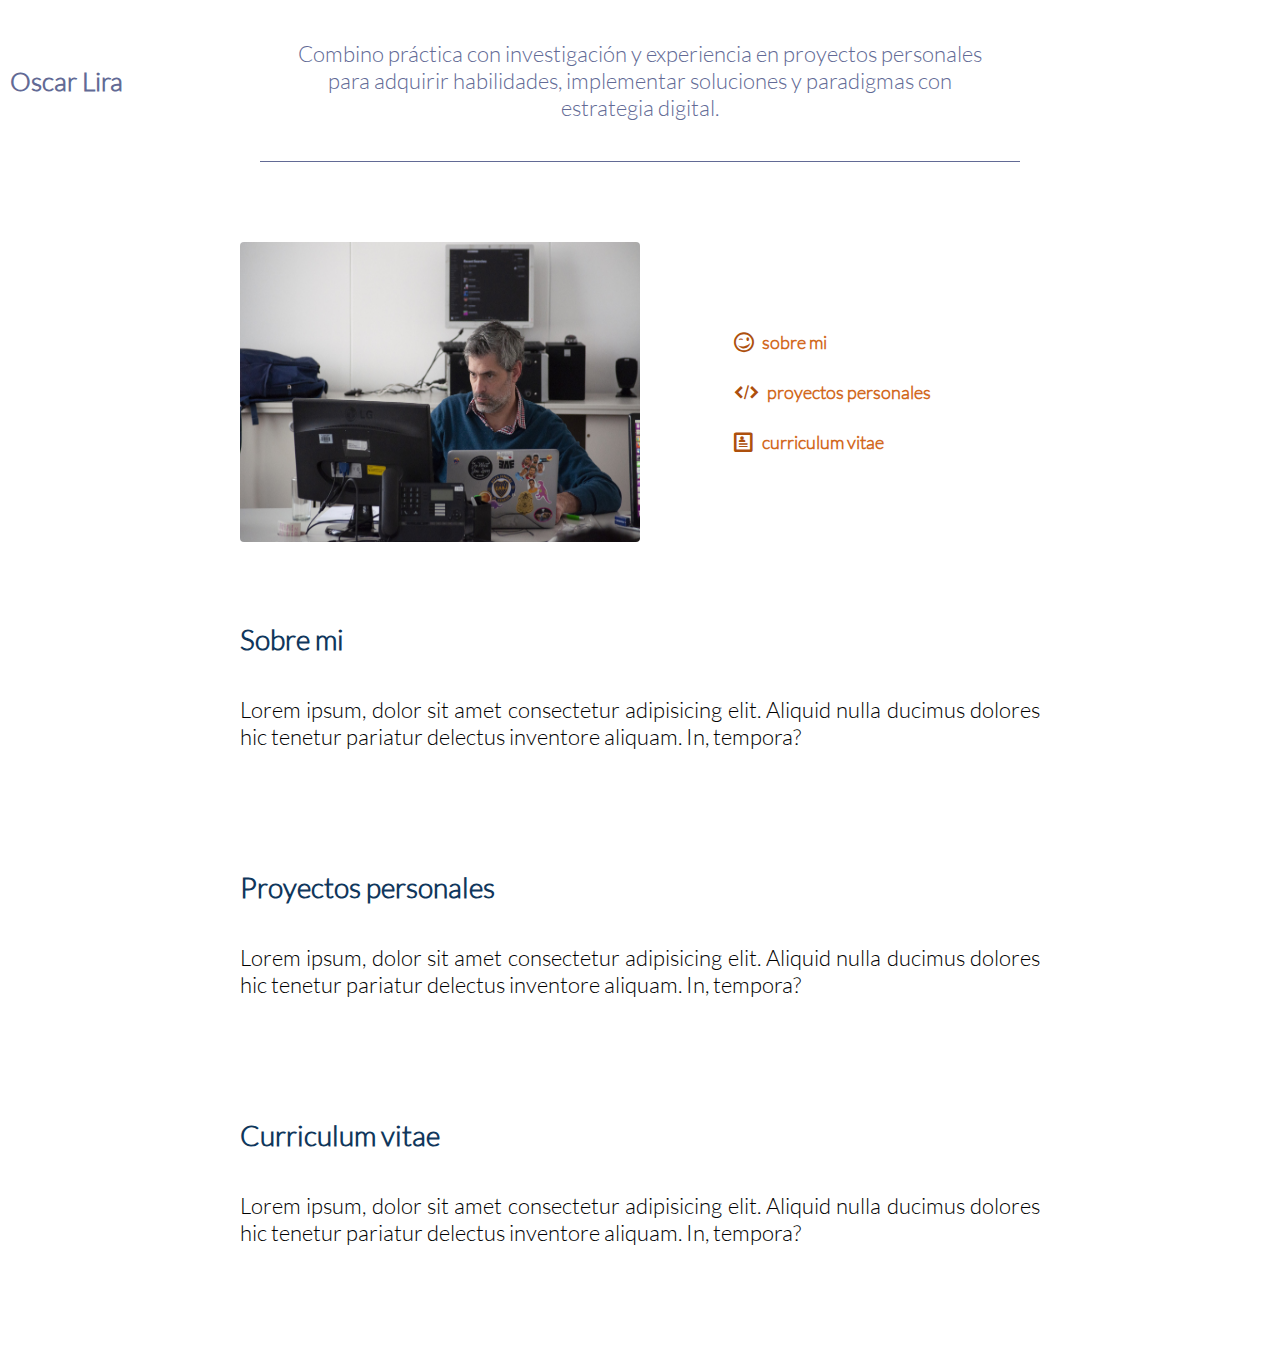
==== index.html @ 58bc5143 "trabaje en navegador, informacion personal" ====
<!DOCTYPE html>
<html lang="en">
<head>
    <meta charset="UTF-8">
    <meta name="viewport" content="width=device-width, initial-scale=1.0">
    <title>Portafolio</title>
    <link rel="stylesheet" href="css/style.css">
    <link rel="stylesheet" href="css/icomoon.css">
</head>
<body>
    <header>

        <span id="span-nav-mov-mostrar" class="span-boton-nav-movil">menu</span>
        <nav class="nav-movil" id="nav-movil">
            <span id="span-nav-mov-ocultar" class="span-boton-nav-movil">cerrar</span>
            <ul>
                <li class="li-nav-movil">sobre mi</li>
                <li class="li-nav-movil">proyectos personales</li>
                <li class="li-nav-movil">cv</li>
            </ul>
        </nav>

        <div class="div-mi-presentacion-inicial">
            <h1 class="h1-mi-nombre"><a href="">Oscar Lira</a></h1>
            <p class="p-frase-personal">
                Combino práctica con investigación y experiencia en proyectos personales para 
                adquirir habilidades, implementar soluciones y paradigmas con estrategia digital.
            </p>
        </div>
    
    </header>
    
    <main>
        <article class="article-mi-foto-redes">
            <div class="div-img-mi-foto">
                <img src="img/01.jpg" alt="mi-foto">
            </div>
            <nav class="nav-escritorio">
                <ul>
                    <li>
                        <span class="icon-wink span-icon"></span>
                        <span class="span-nav-escritorio">sobre mi</span>
                    </li>
                    <li>
                        <span class="icon-embed2 span-icon"></span>
                        <span class="span-nav-escritorio">proyectos personales</span>
                    </li>
                    <li>
                        <span class="icon-profile span-icon"></span>
                        <span class="span-nav-escritorio">curriculum vitae</span>
                    </li>
                </ul>
            </nav>
        </article>

        <article class="article-sobre-mi">
            <h2 class="h2-article-subtitulo">Sobre mi</h2>
            <p class="p-article-texto">
                Lorem ipsum, dolor sit amet consectetur adipisicing elit. 
                Aliquid nulla ducimus dolores hic tenetur pariatur delectus inventore aliquam. In, tempora?
            </p>
        </article>

        <article class="article-proyectos-personales">
            <h2 class="h2-article-subtitulo">Proyectos personales</h2>
            <p class="p-article-texto">
                Lorem ipsum, dolor sit amet consectetur adipisicing elit. 
                Aliquid nulla ducimus dolores hic tenetur pariatur delectus inventore aliquam. In, tempora?
            </p>
        </article>

        <article class="article-curriculum-vitae">
            <h2 class="h2-article-subtitulo">Curriculum vitae</h2>
            <p class="p-article-texto">
                Lorem ipsum, dolor sit amet consectetur adipisicing elit. 
                Aliquid nulla ducimus dolores hic tenetur pariatur delectus inventore aliquam. In, tempora?
            </p>
        </article>

    </main>

    <footer>

    </footer>

    <script src="js/main.js"></script>
</body>
</html>
---- css/style.css ----
@font-face {
    font-family: "Lato Light";
    src: url("../font/Lato/Lato-Light.ttf");
}

* {
    padding: 0;
    margin: 0;
    box-sizing: border-box;
}

body {
    font-family: 'Lato Light';
}

header {
    width: 100%;
    position: relative;
}

a {
    text-decoration: none;
    color: #000000;
}

img {
    width: 100%;
    height: 100%;
}

/* *********************************** navegador movil *********************************** */

.nav-movil {
    width: 100%;
    height: 260px;
    background-color: #f6def6;
    color: #342b38;
    position: absolute;
    transition : 0.8s;
    top: -300px;
}
.nav-movil-mostrar {
    top: 0;
    transition : 0.8s;
}
    .nav-movil ul {
        width: 100%;
        height: 100%;
        list-style: none;
        display: flex;
        flex-direction: column;
        align-items: flex-end;
        padding: 40px 60px 40px 0px;
    }
        .nav-movil ul li {
            width: 200px;
            height: 100%;
            display: flex;
            align-items: center;
            font-size: 16px;
        }
    .span-boton-nav-movil {
        position: absolute;
        top: 30px;
        right: 10px;
        color: #626a95;
        font-size: 16px;
    }

/* *********************************** div presentacion inicial *********************************** */

.div-mi-presentacion-inicial {
    width: 100%;
    display: flex;
    flex-direction: column;
    justify-content: center;
    align-items: center;
}
    .h1-mi-nombre {
        width: 100%;
        padding: 30px 0px 30px 10px;
    }
        .h1-mi-nombre a {
            width: 200px;
            display: block;
            font-size: 26px;
            font-weight: 2000;
            color: #626a95;
        }
    .p-frase-personal {
        width: 95%;
        max-width: 760px;
        font-size: 22px;
        color: #626a95;
        padding: 40px 30px 40px 30px;
        text-align: center;
        border-bottom: solid 1px #626a95;
    }


/* *********************************** main *********************************** */

main {
    width: 100%;
    padding: 40px 0px 40px 0px;
}
    article {
        width: 100%;
        max-width: 800px;
        margin: auto;
        display: flex;
        flex-wrap: wrap;
        padding: 40px 0px 40px 0px;
    }
    .article-mi-foto-redes {
    }
        .div-img-mi-foto {
            width: 100%;
            max-width: 400px;
            height: 300px;
            margin: auto;
            border-radius: 4px;
            overflow: hidden;
        }
        .nav-escritorio {
            width: 100%;
            max-width: 400px;
            height: 300px;
            margin: auto;
        }
            .nav-escritorio ul {
                width: 100%;
                height: 100%;
                list-style: none;
                display: flex;
                flex-direction: column;
                justify-content: center;
                align-items: center;
            }
            .nav-escritorio ul li {
                width: 60%;
                padding: 10px;
                display: flex;
            }
                .nav-escritorio ul li span {
                    display: flex;
                    justify-content: center;
                    align-items: center;
                    padding: 4px;
                }
                .span-icon {
                    font-size: 20px;
                    color: #ad500d;
                }
                .span-nav-escritorio {
                    font-weight: bold;
                    font-size: 18px;
                    text-align: left;
                    color: #d2691e;
                }

    .article-sobre-mi {

    }
        .h2-article-subtitulo {
            color: #10375c;
            font-size: 28px;
        }
        .p-article-texto {
            padding: 40px 0px 40px 0px;
            font-size: 22px;
            text-align: justify;
        }

/* *********************************************** media *********************************************** */

@media (min-width: 600px) {
    .nav-movil {
        display: none;
    }
        .span-boton-nav-movil {
            display: none;
        }
}

@media (min-width: 1200px) {
    .h1-mi-nombre {
        position: absolute;
    }
}
---- css/icomoon.css ----
@font-face {
  font-family: 'icomoon';
  src:  url('../font/icomoon/icomoon.eot?wgp6fr');
  src:  url('../font/icomoon/icomoon.eot?wgp6fr#iefix') format('embedded-opentype'),
    url('../font/icomoon/icomoon.ttf?wgp6fr') format('truetype'),
    url('../font/icomoon/icomoon.woff?wgp6fr') format('woff'),
    url('../font/icomoon/icomoon.svg?wgp6fr#icomoon') format('svg');
  font-weight: normal;
  font-style: normal;
  font-display: block;
}

[class^="icon-"], [class*=" icon-"] {
  /* use !important to prevent issues with browser extensions that change fonts */
  font-family: 'icomoon' !important;
  speak: never;
  font-style: normal;
  font-weight: normal;
  font-variant: normal;
  text-transform: none;
  line-height: 1;

  /* Better Font Rendering =========== */
  -webkit-font-smoothing: antialiased;
  -moz-osx-font-smoothing: grayscale;
}

.icon-home:before {
  content: "\e900";
}
.icon-home2:before {
  content: "\e901";
}
.icon-home3:before {
  content: "\e902";
}
.icon-office:before {
  content: "\e903";
}
.icon-newspaper:before {
  content: "\e904";
}
.icon-pencil:before {
  content: "\e905";
}
.icon-pencil2:before {
  content: "\e906";
}
.icon-quill:before {
  content: "\e907";
}
.icon-pen:before {
  content: "\e908";
}
.icon-blog:before {
  content: "\e909";
}
.icon-eyedropper:before {
  content: "\e90a";
}
.icon-droplet:before {
  content: "\e90b";
}
.icon-paint-format:before {
  content: "\e90c";
}
.icon-image:before {
  content: "\e90d";
}
.icon-images:before {
  content: "\e90e";
}
.icon-camera:before {
  content: "\e90f";
}
.icon-headphones:before {
  content: "\e910";
}
.icon-music:before {
  content: "\e911";
}
.icon-play:before {
  content: "\e912";
}
.icon-film:before {
  content: "\e913";
}
.icon-video-camera:before {
  content: "\e914";
}
.icon-dice:before {
  content: "\e915";
}
.icon-pacman:before {
  content: "\e916";
}
.icon-spades:before {
  content: "\e917";
}
.icon-clubs:before {
  content: "\e918";
}
.icon-diamonds:before {
  content: "\e919";
}
.icon-bullhorn:before {
  content: "\e91a";
}
.icon-connection:before {
  content: "\e91b";
}
.icon-podcast:before {
  content: "\e91c";
}
.icon-feed:before {
  content: "\e91d";
}
.icon-mic:before {
  content: "\e91e";
}
.icon-book:before {
  content: "\e91f";
}
.icon-books:before {
  content: "\e920";
}
.icon-library:before {
  content: "\e921";
}
.icon-file-text:before {
  content: "\e922";
}
.icon-profile:before {
  content: "\e923";
}
.icon-file-empty:before {
  content: "\e924";
}
.icon-files-empty:before {
  content: "\e925";
}
.icon-file-text2:before {
  content: "\e926";
}
.icon-file-picture:before {
  content: "\e927";
}
.icon-file-music:before {
  content: "\e928";
}
.icon-file-play:before {
  content: "\e929";
}
.icon-file-video:before {
  content: "\e92a";
}
.icon-file-zip:before {
  content: "\e92b";
}
.icon-copy:before {
  content: "\e92c";
}
.icon-paste:before {
  content: "\e92d";
}
.icon-stack:before {
  content: "\e92e";
}
.icon-folder:before {
  content: "\e92f";
}
.icon-folder-open:before {
  content: "\e930";
}
.icon-folder-plus:before {
  content: "\e931";
}
.icon-folder-minus:before {
  content: "\e932";
}
.icon-folder-download:before {
  content: "\e933";
}
.icon-folder-upload:before {
  content: "\e934";
}
.icon-price-tag:before {
  content: "\e935";
}
.icon-price-tags:before {
  content: "\e936";
}
.icon-barcode:before {
  content: "\e937";
}
.icon-qrcode:before {
  content: "\e938";
}
.icon-ticket:before {
  content: "\e939";
}
.icon-cart:before {
  content: "\e93a";
}
.icon-coin-dollar:before {
  content: "\e93b";
}
.icon-coin-euro:before {
  content: "\e93c";
}
.icon-coin-pound:before {
  content: "\e93d";
}
.icon-coin-yen:before {
  content: "\e93e";
}
.icon-credit-card:before {
  content: "\e93f";
}
.icon-calculator:before {
  content: "\e940";
}
.icon-lifebuoy:before {
  content: "\e941";
}
.icon-phone:before {
  content: "\e942";
}
.icon-phone-hang-up:before {
  content: "\e943";
}
.icon-address-book:before {
  content: "\e944";
}
.icon-envelop:before {
  content: "\e945";
}
.icon-pushpin:before {
  content: "\e946";
}
.icon-location:before {
  content: "\e947";
}
.icon-location2:before {
  content: "\e948";
}
.icon-compass:before {
  content: "\e949";
}
.icon-compass2:before {
  content: "\e94a";
}
.icon-map:before {
  content: "\e94b";
}
.icon-map2:before {
  content: "\e94c";
}
.icon-history:before {
  content: "\e94d";
}
.icon-clock:before {
  content: "\e94e";
}
.icon-clock2:before {
  content: "\e94f";
}
.icon-alarm:before {
  content: "\e950";
}
.icon-bell:before {
  content: "\e951";
}
.icon-stopwatch:before {
  content: "\e952";
}
.icon-calendar:before {
  content: "\e953";
}
.icon-printer:before {
  content: "\e954";
}
.icon-keyboard:before {
  content: "\e955";
}
.icon-display:before {
  content: "\e956";
}
.icon-laptop:before {
  content: "\e957";
}
.icon-mobile:before {
  content: "\e958";
}
.icon-mobile2:before {
  content: "\e959";
}
.icon-tablet:before {
  content: "\e95a";
}
.icon-tv:before {
  content: "\e95b";
}
.icon-drawer:before {
  content: "\e95c";
}
.icon-drawer2:before {
  content: "\e95d";
}
.icon-box-add:before {
  content: "\e95e";
}
.icon-box-remove:before {
  content: "\e95f";
}
.icon-download:before {
  content: "\e960";
}
.icon-upload:before {
  content: "\e961";
}
.icon-floppy-disk:before {
  content: "\e962";
}
.icon-drive:before {
  content: "\e963";
}
.icon-database:before {
  content: "\e964";
}
.icon-undo:before {
  content: "\e965";
}
.icon-redo:before {
  content: "\e966";
}
.icon-undo2:before {
  content: "\e967";
}
.icon-redo2:before {
  content: "\e968";
}
.icon-forward:before {
  content: "\e969";
}
.icon-reply:before {
  content: "\e96a";
}
.icon-bubble:before {
  content: "\e96b";
}
.icon-bubbles:before {
  content: "\e96c";
}
.icon-bubbles2:before {
  content: "\e96d";
}
.icon-bubble2:before {
  content: "\e96e";
}
.icon-bubbles3:before {
  content: "\e96f";
}
.icon-bubbles4:before {
  content: "\e970";
}
.icon-user:before {
  content: "\e971";
}
.icon-users:before {
  content: "\e972";
}
.icon-user-plus:before {
  content: "\e973";
}
.icon-user-minus:before {
  content: "\e974";
}
.icon-user-check:before {
  content: "\e975";
}
.icon-user-tie:before {
  content: "\e976";
}
.icon-quotes-left:before {
  content: "\e977";
}
.icon-quotes-right:before {
  content: "\e978";
}
.icon-hour-glass:before {
  content: "\e979";
}
.icon-spinner:before {
  content: "\e97a";
}
.icon-spinner2:before {
  content: "\e97b";
}
.icon-spinner3:before {
  content: "\e97c";
}
.icon-spinner4:before {
  content: "\e97d";
}
.icon-spinner5:before {
  content: "\e97e";
}
.icon-spinner6:before {
  content: "\e97f";
}
.icon-spinner7:before {
  content: "\e980";
}
.icon-spinner8:before {
  content: "\e981";
}
.icon-spinner9:before {
  content: "\e982";
}
.icon-spinner10:before {
  content: "\e983";
}
.icon-spinner11:before {
  content: "\e984";
}
.icon-binoculars:before {
  content: "\e985";
}
.icon-search:before {
  content: "\e986";
}
.icon-zoom-in:before {
  content: "\e987";
}
.icon-zoom-out:before {
  content: "\e988";
}
.icon-enlarge:before {
  content: "\e989";
}
.icon-shrink:before {
  content: "\e98a";
}
.icon-enlarge2:before {
  content: "\e98b";
}
.icon-shrink2:before {
  content: "\e98c";
}
.icon-key:before {
  content: "\e98d";
}
.icon-key2:before {
  content: "\e98e";
}
.icon-lock:before {
  content: "\e98f";
}
.icon-unlocked:before {
  content: "\e990";
}
.icon-wrench:before {
  content: "\e991";
}
.icon-equalizer:before {
  content: "\e992";
}
.icon-equalizer2:before {
  content: "\e993";
}
.icon-cog:before {
  content: "\e994";
}
.icon-cogs:before {
  content: "\e995";
}
.icon-hammer:before {
  content: "\e996";
}
.icon-magic-wand:before {
  content: "\e997";
}
.icon-aid-kit:before {
  content: "\e998";
}
.icon-bug:before {
  content: "\e999";
}
.icon-pie-chart:before {
  content: "\e99a";
}
.icon-stats-dots:before {
  content: "\e99b";
}
.icon-stats-bars:before {
  content: "\e99c";
}
.icon-stats-bars2:before {
  content: "\e99d";
}
.icon-trophy:before {
  content: "\e99e";
}
.icon-gift:before {
  content: "\e99f";
}
.icon-glass:before {
  content: "\e9a0";
}
.icon-glass2:before {
  content: "\e9a1";
}
.icon-mug:before {
  content: "\e9a2";
}
.icon-spoon-knife:before {
  content: "\e9a3";
}
.icon-leaf:before {
  content: "\e9a4";
}
.icon-rocket:before {
  content: "\e9a5";
}
.icon-meter:before {
  content: "\e9a6";
}
.icon-meter2:before {
  content: "\e9a7";
}
.icon-hammer2:before {
  content: "\e9a8";
}
.icon-fire:before {
  content: "\e9a9";
}
.icon-lab:before {
  content: "\e9aa";
}
.icon-magnet:before {
  content: "\e9ab";
}
.icon-bin:before {
  content: "\e9ac";
}
.icon-bin2:before {
  content: "\e9ad";
}
.icon-briefcase:before {
  content: "\e9ae";
}
.icon-airplane:before {
  content: "\e9af";
}
.icon-truck:before {
  content: "\e9b0";
}
.icon-road:before {
  content: "\e9b1";
}
.icon-accessibility:before {
  content: "\e9b2";
}
.icon-target:before {
  content: "\e9b3";
}
.icon-shield:before {
  content: "\e9b4";
}
.icon-power:before {
  content: "\e9b5";
}
.icon-switch:before {
  content: "\e9b6";
}
.icon-power-cord:before {
  content: "\e9b7";
}
.icon-clipboard:before {
  content: "\e9b8";
}
.icon-list-numbered:before {
  content: "\e9b9";
}
.icon-list:before {
  content: "\e9ba";
}
.icon-list2:before {
  content: "\e9bb";
}
.icon-tree:before {
  content: "\e9bc";
}
.icon-menu:before {
  content: "\e9bd";
}
.icon-menu2:before {
  content: "\e9be";
}
.icon-menu3:before {
  content: "\e9bf";
}
.icon-menu4:before {
  content: "\e9c0";
}
.icon-cloud:before {
  content: "\e9c1";
}
.icon-cloud-download:before {
  content: "\e9c2";
}
.icon-cloud-upload:before {
  content: "\e9c3";
}
.icon-cloud-check:before {
  content: "\e9c4";
}
.icon-download2:before {
  content: "\e9c5";
}
.icon-upload2:before {
  content: "\e9c6";
}
.icon-download3:before {
  content: "\e9c7";
}
.icon-upload3:before {
  content: "\e9c8";
}
.icon-sphere:before {
  content: "\e9c9";
}
.icon-earth:before {
  content: "\e9ca";
}
.icon-link:before {
  content: "\e9cb";
}
.icon-flag:before {
  content: "\e9cc";
}
.icon-attachment:before {
  content: "\e9cd";
}
.icon-eye:before {
  content: "\e9ce";
}
.icon-eye-plus:before {
  content: "\e9cf";
}
.icon-eye-minus:before {
  content: "\e9d0";
}
.icon-eye-blocked:before {
  content: "\e9d1";
}
.icon-bookmark:before {
  content: "\e9d2";
}
.icon-bookmarks:before {
  content: "\e9d3";
}
.icon-sun:before {
  content: "\e9d4";
}
.icon-contrast:before {
  content: "\e9d5";
}
.icon-brightness-contrast:before {
  content: "\e9d6";
}
.icon-star-empty:before {
  content: "\e9d7";
}
.icon-star-half:before {
  content: "\e9d8";
}
.icon-star-full:before {
  content: "\e9d9";
}
.icon-heart:before {
  content: "\e9da";
}
.icon-heart-broken:before {
  content: "\e9db";
}
.icon-man:before {
  content: "\e9dc";
}
.icon-woman:before {
  content: "\e9dd";
}
.icon-man-woman:before {
  content: "\e9de";
}
.icon-happy:before {
  content: "\e9df";
}
.icon-happy2:before {
  content: "\e9e0";
}
.icon-smile:before {
  content: "\e9e1";
}
.icon-smile2:before {
  content: "\e9e2";
}
.icon-tongue:before {
  content: "\e9e3";
}
.icon-tongue2:before {
  content: "\e9e4";
}
.icon-sad:before {
  content: "\e9e5";
}
.icon-sad2:before {
  content: "\e9e6";
}
.icon-wink:before {
  content: "\e9e7";
}
.icon-wink2:before {
  content: "\e9e8";
}
.icon-grin:before {
  content: "\e9e9";
}
.icon-grin2:before {
  content: "\e9ea";
}
.icon-cool:before {
  content: "\e9eb";
}
.icon-cool2:before {
  content: "\e9ec";
}
.icon-angry:before {
  content: "\e9ed";
}
.icon-angry2:before {
  content: "\e9ee";
}
.icon-evil:before {
  content: "\e9ef";
}
.icon-evil2:before {
  content: "\e9f0";
}
.icon-shocked:before {
  content: "\e9f1";
}
.icon-shocked2:before {
  content: "\e9f2";
}
.icon-baffled:before {
  content: "\e9f3";
}
.icon-baffled2:before {
  content: "\e9f4";
}
.icon-confused:before {
  content: "\e9f5";
}
.icon-confused2:before {
  content: "\e9f6";
}
.icon-neutral:before {
  content: "\e9f7";
}
.icon-neutral2:before {
  content: "\e9f8";
}
.icon-hipster:before {
  content: "\e9f9";
}
.icon-hipster2:before {
  content: "\e9fa";
}
.icon-wondering:before {
  content: "\e9fb";
}
.icon-wondering2:before {
  content: "\e9fc";
}
.icon-sleepy:before {
  content: "\e9fd";
}
.icon-sleepy2:before {
  content: "\e9fe";
}
.icon-frustrated:before {
  content: "\e9ff";
}
.icon-frustrated2:before {
  content: "\ea00";
}
.icon-crying:before {
  content: "\ea01";
}
.icon-crying2:before {
  content: "\ea02";
}
.icon-point-up:before {
  content: "\ea03";
}
.icon-point-right:before {
  content: "\ea04";
}
.icon-point-down:before {
  content: "\ea05";
}
.icon-point-left:before {
  content: "\ea06";
}
.icon-warning:before {
  content: "\ea07";
}
.icon-notification:before {
  content: "\ea08";
}
.icon-question:before {
  content: "\ea09";
}
.icon-plus:before {
  content: "\ea0a";
}
.icon-minus:before {
  content: "\ea0b";
}
.icon-info:before {
  content: "\ea0c";
}
.icon-cancel-circle:before {
  content: "\ea0d";
}
.icon-blocked:before {
  content: "\ea0e";
}
.icon-cross:before {
  content: "\ea0f";
}
.icon-checkmark:before {
  content: "\ea10";
}
.icon-checkmark2:before {
  content: "\ea11";
}
.icon-spell-check:before {
  content: "\ea12";
}
.icon-enter:before {
  content: "\ea13";
}
.icon-exit:before {
  content: "\ea14";
}
.icon-play2:before {
  content: "\ea15";
}
.icon-pause:before {
  content: "\ea16";
}
.icon-stop:before {
  content: "\ea17";
}
.icon-previous:before {
  content: "\ea18";
}
.icon-next:before {
  content: "\ea19";
}
.icon-backward:before {
  content: "\ea1a";
}
.icon-forward2:before {
  content: "\ea1b";
}
.icon-play3:before {
  content: "\ea1c";
}
.icon-pause2:before {
  content: "\ea1d";
}
.icon-stop2:before {
  content: "\ea1e";
}
.icon-backward2:before {
  content: "\ea1f";
}
.icon-forward3:before {
  content: "\ea20";
}
.icon-first:before {
  content: "\ea21";
}
.icon-last:before {
  content: "\ea22";
}
.icon-previous2:before {
  content: "\ea23";
}
.icon-next2:before {
  content: "\ea24";
}
.icon-eject:before {
  content: "\ea25";
}
.icon-volume-high:before {
  content: "\ea26";
}
.icon-volume-medium:before {
  content: "\ea27";
}
.icon-volume-low:before {
  content: "\ea28";
}
.icon-volume-mute:before {
  content: "\ea29";
}
.icon-volume-mute2:before {
  content: "\ea2a";
}
.icon-volume-increase:before {
  content: "\ea2b";
}
.icon-volume-decrease:before {
  content: "\ea2c";
}
.icon-loop:before {
  content: "\ea2d";
}
.icon-loop2:before {
  content: "\ea2e";
}
.icon-infinite:before {
  content: "\ea2f";
}
.icon-shuffle:before {
  content: "\ea30";
}
.icon-arrow-up-left:before {
  content: "\ea31";
}
.icon-arrow-up:before {
  content: "\ea32";
}
.icon-arrow-up-right:before {
  content: "\ea33";
}
.icon-arrow-right:before {
  content: "\ea34";
}
.icon-arrow-down-right:before {
  content: "\ea35";
}
.icon-arrow-down:before {
  content: "\ea36";
}
.icon-arrow-down-left:before {
  content: "\ea37";
}
.icon-arrow-left:before {
  content: "\ea38";
}
.icon-arrow-up-left2:before {
  content: "\ea39";
}
.icon-arrow-up2:before {
  content: "\ea3a";
}
.icon-arrow-up-right2:before {
  content: "\ea3b";
}
.icon-arrow-right2:before {
  content: "\ea3c";
}
.icon-arrow-down-right2:before {
  content: "\ea3d";
}
.icon-arrow-down2:before {
  content: "\ea3e";
}
.icon-arrow-down-left2:before {
  content: "\ea3f";
}
.icon-arrow-left2:before {
  content: "\ea40";
}
.icon-circle-up:before {
  content: "\ea41";
}
.icon-circle-right:before {
  content: "\ea42";
}
.icon-circle-down:before {
  content: "\ea43";
}
.icon-circle-left:before {
  content: "\ea44";
}
.icon-tab:before {
  content: "\ea45";
}
.icon-move-up:before {
  content: "\ea46";
}
.icon-move-down:before {
  content: "\ea47";
}
.icon-sort-alpha-asc:before {
  content: "\ea48";
}
.icon-sort-alpha-desc:before {
  content: "\ea49";
}
.icon-sort-numeric-asc:before {
  content: "\ea4a";
}
.icon-sort-numberic-desc:before {
  content: "\ea4b";
}
.icon-sort-amount-asc:before {
  content: "\ea4c";
}
.icon-sort-amount-desc:before {
  content: "\ea4d";
}
.icon-command:before {
  content: "\ea4e";
}
.icon-shift:before {
  content: "\ea4f";
}
.icon-ctrl:before {
  content: "\ea50";
}
.icon-opt:before {
  content: "\ea51";
}
.icon-checkbox-checked:before {
  content: "\ea52";
}
.icon-checkbox-unchecked:before {
  content: "\ea53";
}
.icon-radio-checked:before {
  content: "\ea54";
}
.icon-radio-checked2:before {
  content: "\ea55";
}
.icon-radio-unchecked:before {
  content: "\ea56";
}
.icon-crop:before {
  content: "\ea57";
}
.icon-make-group:before {
  content: "\ea58";
}
.icon-ungroup:before {
  content: "\ea59";
}
.icon-scissors:before {
  content: "\ea5a";
}
.icon-filter:before {
  content: "\ea5b";
}
.icon-font:before {
  content: "\ea5c";
}
.icon-ligature:before {
  content: "\ea5d";
}
.icon-ligature2:before {
  content: "\ea5e";
}
.icon-text-height:before {
  content: "\ea5f";
}
.icon-text-width:before {
  content: "\ea60";
}
.icon-font-size:before {
  content: "\ea61";
}
.icon-bold:before {
  content: "\ea62";
}
.icon-underline:before {
  content: "\ea63";
}
.icon-italic:before {
  content: "\ea64";
}
.icon-strikethrough:before {
  content: "\ea65";
}
.icon-omega:before {
  content: "\ea66";
}
.icon-sigma:before {
  content: "\ea67";
}
.icon-page-break:before {
  content: "\ea68";
}
.icon-superscript:before {
  content: "\ea69";
}
.icon-subscript:before {
  content: "\ea6a";
}
.icon-superscript2:before {
  content: "\ea6b";
}
.icon-subscript2:before {
  content: "\ea6c";
}
.icon-text-color:before {
  content: "\ea6d";
}
.icon-pagebreak:before {
  content: "\ea6e";
}
.icon-clear-formatting:before {
  content: "\ea6f";
}
.icon-table:before {
  content: "\ea70";
}
.icon-table2:before {
  content: "\ea71";
}
.icon-insert-template:before {
  content: "\ea72";
}
.icon-pilcrow:before {
  content: "\ea73";
}
.icon-ltr:before {
  content: "\ea74";
}
.icon-rtl:before {
  content: "\ea75";
}
.icon-section:before {
  content: "\ea76";
}
.icon-paragraph-left:before {
  content: "\ea77";
}
.icon-paragraph-center:before {
  content: "\ea78";
}
.icon-paragraph-right:before {
  content: "\ea79";
}
.icon-paragraph-justify:before {
  content: "\ea7a";
}
.icon-indent-increase:before {
  content: "\ea7b";
}
.icon-indent-decrease:before {
  content: "\ea7c";
}
.icon-share:before {
  content: "\ea7d";
}
.icon-new-tab:before {
  content: "\ea7e";
}
.icon-embed:before {
  content: "\ea7f";
}
.icon-embed2:before {
  content: "\ea80";
}
.icon-terminal:before {
  content: "\ea81";
}
.icon-share2:before {
  content: "\ea82";
}
.icon-mail:before {
  content: "\ea83";
}
.icon-mail2:before {
  content: "\ea84";
}
.icon-mail3:before {
  content: "\ea85";
}
.icon-mail4:before {
  content: "\ea86";
}
.icon-amazon:before {
  content: "\ea87";
}
.icon-google:before {
  content: "\ea88";
}
.icon-google2:before {
  content: "\ea89";
}
.icon-google3:before {
  content: "\ea8a";
}
.icon-google-plus:before {
  content: "\ea8b";
}
.icon-google-plus2:before {
  content: "\ea8c";
}
.icon-google-plus3:before {
  content: "\ea8d";
}
.icon-hangouts:before {
  content: "\ea8e";
}
.icon-google-drive:before {
  content: "\ea8f";
}
.icon-facebook:before {
  content: "\ea90";
}
.icon-facebook2:before {
  content: "\ea91";
}
.icon-instagram:before {
  content: "\ea92";
}
.icon-whatsapp:before {
  content: "\ea93";
}
.icon-spotify:before {
  content: "\ea94";
}
.icon-telegram:before {
  content: "\ea95";
}
.icon-twitter:before {
  content: "\ea96";
}
.icon-vine:before {
  content: "\ea97";
}
.icon-vk:before {
  content: "\ea98";
}
.icon-renren:before {
  content: "\ea99";
}
.icon-sina-weibo:before {
  content: "\ea9a";
}
.icon-rss:before {
  content: "\ea9b";
}
.icon-rss2:before {
  content: "\ea9c";
}
.icon-youtube:before {
  content: "\ea9d";
}
.icon-youtube2:before {
  content: "\ea9e";
}
.icon-twitch:before {
  content: "\ea9f";
}
.icon-vimeo:before {
  content: "\eaa0";
}
.icon-vimeo2:before {
  content: "\eaa1";
}
.icon-lanyrd:before {
  content: "\eaa2";
}
.icon-flickr:before {
  content: "\eaa3";
}
.icon-flickr2:before {
  content: "\eaa4";
}
.icon-flickr3:before {
  content: "\eaa5";
}
.icon-flickr4:before {
  content: "\eaa6";
}
.icon-dribbble:before {
  content: "\eaa7";
}
.icon-behance:before {
  content: "\eaa8";
}
.icon-behance2:before {
  content: "\eaa9";
}
.icon-deviantart:before {
  content: "\eaaa";
}
.icon-500px:before {
  content: "\eaab";
}
.icon-steam:before {
  content: "\eaac";
}
.icon-steam2:before {
  content: "\eaad";
}
.icon-dropbox:before {
  content: "\eaae";
}
.icon-onedrive:before {
  content: "\eaaf";
}
.icon-github:before {
  content: "\eab0";
}
.icon-npm:before {
  content: "\eab1";
}
.icon-basecamp:before {
  content: "\eab2";
}
.icon-trello:before {
  content: "\eab3";
}
.icon-wordpress:before {
  content: "\eab4";
}
.icon-joomla:before {
  content: "\eab5";
}
.icon-ello:before {
  content: "\eab6";
}
.icon-blogger:before {
  content: "\eab7";
}
.icon-blogger2:before {
  content: "\eab8";
}
.icon-tumblr:before {
  content: "\eab9";
}
.icon-tumblr2:before {
  content: "\eaba";
}
.icon-yahoo:before {
  content: "\eabb";
}
.icon-yahoo2:before {
  content: "\eabc";
}
.icon-tux:before {
  content: "\eabd";
}
.icon-appleinc:before {
  content: "\eabe";
}
.icon-finder:before {
  content: "\eabf";
}
.icon-android:before {
  content: "\eac0";
}
.icon-windows:before {
  content: "\eac1";
}
.icon-windows8:before {
  content: "\eac2";
}
.icon-soundcloud:before {
  content: "\eac3";
}
.icon-soundcloud2:before {
  content: "\eac4";
}
.icon-skype:before {
  content: "\eac5";
}
.icon-reddit:before {
  content: "\eac6";
}
.icon-hackernews:before {
  content: "\eac7";
}
.icon-wikipedia:before {
  content: "\eac8";
}
.icon-linkedin:before {
  content: "\eac9";
}
.icon-linkedin2:before {
  content: "\eaca";
}
.icon-lastfm:before {
  content: "\eacb";
}
.icon-lastfm2:before {
  content: "\eacc";
}
.icon-delicious:before {
  content: "\eacd";
}
.icon-stumbleupon:before {
  content: "\eace";
}
.icon-stumbleupon2:before {
  content: "\eacf";
}
.icon-stackoverflow:before {
  content: "\ead0";
}
.icon-pinterest:before {
  content: "\ead1";
}
.icon-pinterest2:before {
  content: "\ead2";
}
.icon-xing:before {
  content: "\ead3";
}
.icon-xing2:before {
  content: "\ead4";
}
.icon-flattr:before {
  content: "\ead5";
}
.icon-foursquare:before {
  content: "\ead6";
}
.icon-yelp:before {
  content: "\ead7";
}
.icon-paypal:before {
  content: "\ead8";
}
.icon-chrome:before {
  content: "\ead9";
}
.icon-firefox:before {
  content: "\eada";
}
.icon-IE:before {
  content: "\eadb";
}
.icon-edge:before {
  content: "\eadc";
}
.icon-safari:before {
  content: "\eadd";
}
.icon-opera:before {
  content: "\eade";
}
.icon-file-pdf:before {
  content: "\eadf";
}
.icon-file-openoffice:before {
  content: "\eae0";
}
.icon-file-word:before {
  content: "\eae1";
}
.icon-file-excel:before {
  content: "\eae2";
}
.icon-libreoffice:before {
  content: "\eae3";
}
.icon-html-five:before {
  content: "\eae4";
}
.icon-html-five2:before {
  content: "\eae5";
}
.icon-css3:before {
  content: "\eae6";
}
.icon-git:before {
  content: "\eae7";
}
.icon-codepen:before {
  content: "\eae8";
}
.icon-svg:before {
  content: "\eae9";
}
.icon-IcoMoon:before {
  content: "\eaea";
}
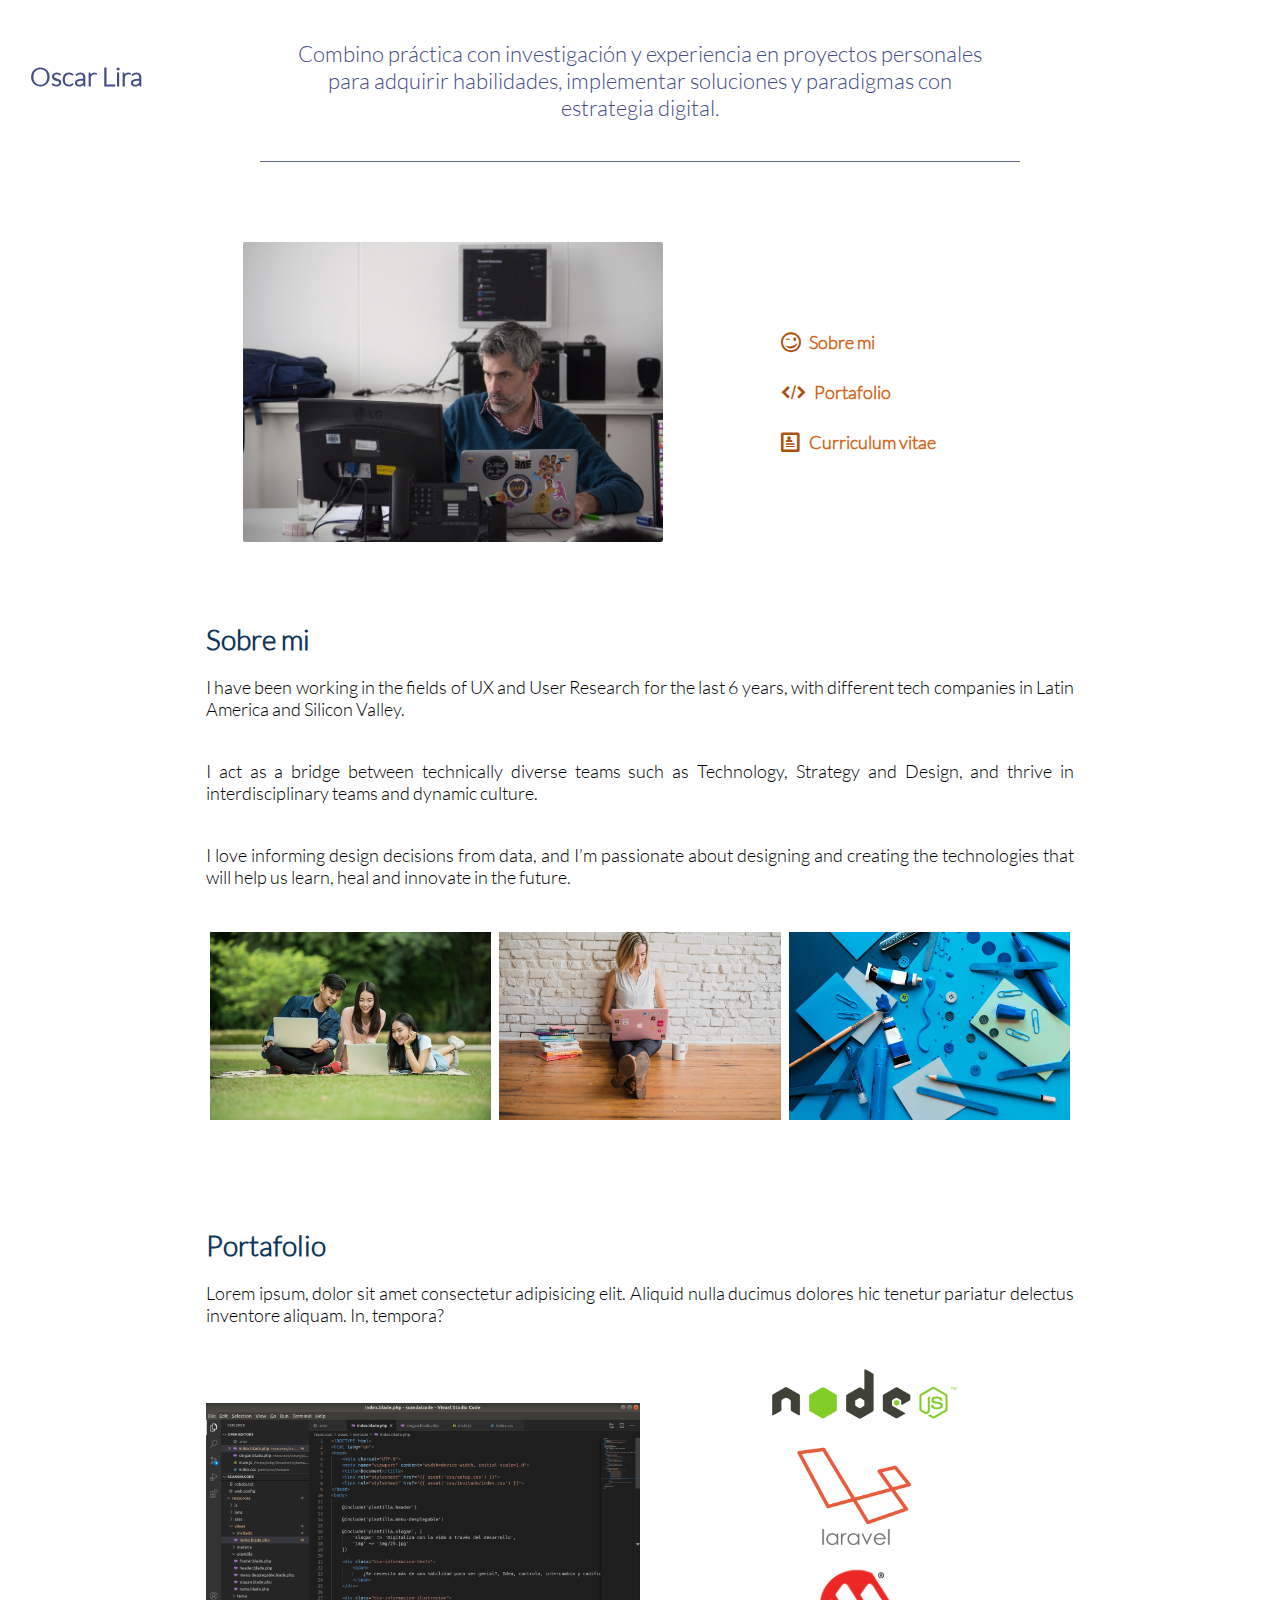
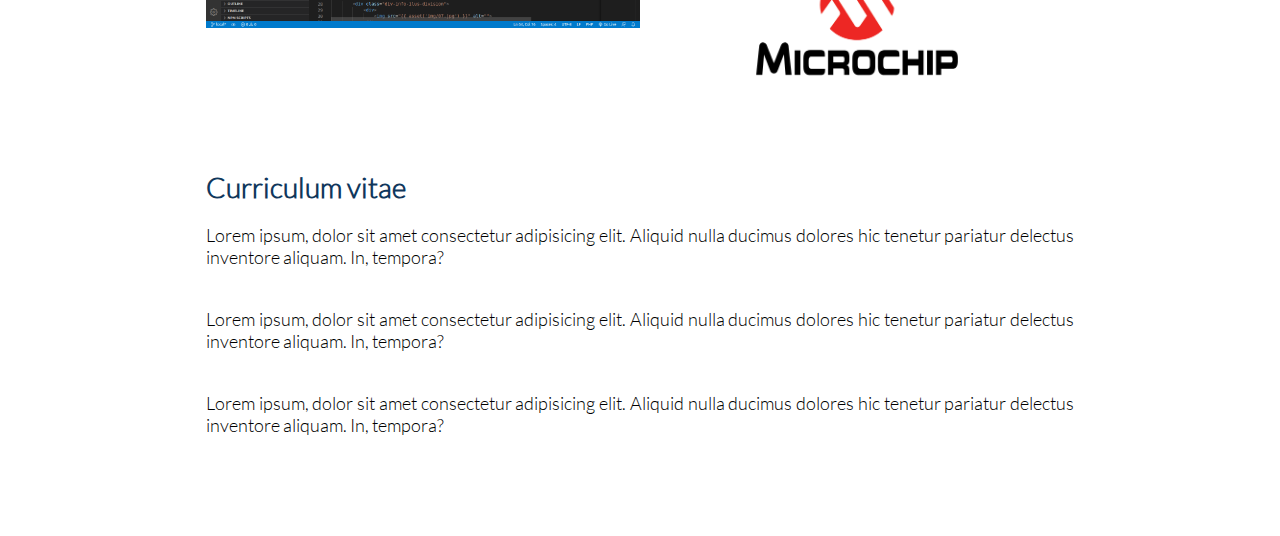
==== commit a3d30f15: "mejoras en el diseno" ====
--- a/index.html
+++ b/index.html
@@ -14,9 +14,15 @@
         <nav class="nav-movil" id="nav-movil">
             <span id="span-nav-mov-ocultar" class="span-boton-nav-movil">cerrar</span>
             <ul>
-                <li class="li-nav-movil">sobre mi</li>
-                <li class="li-nav-movil">proyectos personales</li>
-                <li class="li-nav-movil">cv</li>
+                <li class="li-nav-movil">
+                    <span class="span-nav-movil">Sobre mi</span>
+                </li>
+                <li class="li-nav-movil">
+                    <span class="span-nav-movil">Portafolio</span>
+                </li>
+                <li class="li-nav-movil">
+                    <span class="span-nav-movil">Curriculum vitae</span>
+                </li>
             </ul>
         </nav>
 
@@ -39,38 +45,81 @@
                 <ul>
                     <li>
                         <span class="icon-wink span-icon"></span>
-                        <span class="span-nav-escritorio">sobre mi</span>
+                        <span class="span-nav-escritorio">Sobre mi</span>
                     </li>
                     <li>
                         <span class="icon-embed2 span-icon"></span>
-                        <span class="span-nav-escritorio">proyectos personales</span>
+                        <span class="span-nav-escritorio">Portafolio</span>
                     </li>
                     <li>
                         <span class="icon-profile span-icon"></span>
-                        <span class="span-nav-escritorio">curriculum vitae</span>
+                        <span class="span-nav-escritorio">Curriculum vitae</span>
                     </li>
                 </ul>
             </nav>
         </article>
 
-        <article class="article-sobre-mi">
+        <article id="article-sobre-mi" class="article-sobre-mi article-scroll">
             <h2 class="h2-article-subtitulo">Sobre mi</h2>
+            <p class="p-article-texto">
+                I have been working in the fields of UX and User Research for the last 6 years, 
+                with different tech companies in Latin America and Silicon Valley.
+            </p>
+            <p class="p-article-texto">
+                I act as a bridge between technically diverse teams such as Technology, Strategy 
+                and Design, and thrive in interdisciplinary teams and dynamic culture.
+            </p>
+            <p class="p-article-texto">
+                I love informing design decisions from data, and I’m passionate about designing 
+                and creating the technologies that will help us learn, heal and innovate in the future.
+            </p>
+            <div class="div-grupo-tres-imagenes">
+                <div>
+                    <img src="img/05.jpg" alt="">
+                </div>
+                <div>
+                    <img src="img/04.jpg" alt="">
+                </div>
+                <div>
+                    <img src="img/03.jpg" alt="">
+                </div>
+            </div>
+        </article>
+
+        <article id="article-proyectos-personales" class="article-proyectos-personales article-scroll">
+            <h2 class="h2-article-subtitulo">Portafolio</h2>
             <p class="p-article-texto">
                 Lorem ipsum, dolor sit amet consectetur adipisicing elit. 
                 Aliquid nulla ducimus dolores hic tenetur pariatur delectus inventore aliquam. In, tempora?
             </p>
+            <div class="mal">
+                <div class="bmo">
+                    <img src="img/14.png" alt="">
+                </div>
+                <div class="igna">
+                    <div>
+                        <img src="img/10.png" alt="">
+                    </div>
+                    <div>
+                        <img src="img/12.png" alt="">
+                    </div>
+                    <div>
+                        <img src="img/13.png" alt="">
+                    </div>
+                </div>
+            </div>
         </article>
 
-        <article class="article-proyectos-personales">
-            <h2 class="h2-article-subtitulo">Proyectos personales</h2>
+        <article id="article-curriculum-vitae" class="article-curriculum-vitae article-scroll">
+            <h2 class="h2-article-subtitulo">Curriculum vitae</h2>
             <p class="p-article-texto">
                 Lorem ipsum, dolor sit amet consectetur adipisicing elit. 
                 Aliquid nulla ducimus dolores hic tenetur pariatur delectus inventore aliquam. In, tempora?
             </p>
-        </article>
-
-        <article class="article-curriculum-vitae">
-            <h2 class="h2-article-subtitulo">Curriculum vitae</h2>
+            <p class="p-article-texto">
+                Lorem ipsum, dolor sit amet consectetur adipisicing elit. 
+                Aliquid nulla ducimus dolores hic tenetur pariatur delectus inventore aliquam. In, tempora?
+            </p>
             <p class="p-article-texto">
                 Lorem ipsum, dolor sit amet consectetur adipisicing elit. 
                 Aliquid nulla ducimus dolores hic tenetur pariatur delectus inventore aliquam. In, tempora?
--- a/css/style.css
+++ b/css/style.css
@@ -33,15 +33,14 @@
 .nav-movil {
     width: 100%;
     height: 260px;
-    background-color: #f6def6;
-    color: #342b38;
+    background-color: #bdbdbd;
     position: absolute;
-    transition : 0.8s;
+    transition : 0.6s;
     top: -300px;
 }
 .nav-movil-mostrar {
     top: 0;
-    transition : 0.8s;
+    transition : 0.6;
 }
     .nav-movil ul {
         width: 100%;
@@ -50,7 +49,7 @@
         display: flex;
         flex-direction: column;
         align-items: flex-end;
-        padding: 40px 60px 40px 0px;
+        padding: 40px 80px 40px 0px;
     }
         .nav-movil ul li {
             width: 200px;
@@ -58,13 +57,28 @@
             display: flex;
             align-items: center;
             font-size: 16px;
-        }
+            cursor: pointer;
+        }
+            .span-nav-movil {
+                color: #444242;
+                font-weight: bold;
+                font-size: 18px;
+            }
+            .span-nav-movil:hover {
+                color: #1f1f1f;
+            }
     .span-boton-nav-movil {
         position: absolute;
-        top: 30px;
-        right: 10px;
-        color: #626a95;
+        top: 0;
+        right: 0;
+        color: #444e86;
         font-size: 16px;
+        font-weight: bold;
+        cursor: pointer;
+        padding: 30px 30px 30px 30px;
+    }
+    .span-boton-nav-movil:hover {
+        color: #151b3b;
     }
 
 /* *********************************** div presentacion inicial *********************************** */
@@ -78,20 +92,20 @@
 }
     .h1-mi-nombre {
         width: 100%;
-        padding: 30px 0px 30px 10px;
+        padding: 20px 0px 30px 30px;
     }
         .h1-mi-nombre a {
             width: 200px;
             display: block;
             font-size: 26px;
             font-weight: 2000;
-            color: #626a95;
+            color: #444e86;
         }
     .p-frase-personal {
         width: 95%;
         max-width: 760px;
         font-size: 22px;
-        color: #626a95;
+        color: #444e86;
         padding: 40px 30px 40px 30px;
         text-align: center;
         border-bottom: solid 1px #626a95;
@@ -102,11 +116,10 @@
 
 main {
     width: 100%;
-    padding: 40px 0px 40px 0px;
+    padding: 40px 20px 40px 20px;
 }
     article {
         width: 100%;
-        max-width: 800px;
         margin: auto;
         display: flex;
         flex-wrap: wrap;
@@ -116,15 +129,15 @@
     }
         .div-img-mi-foto {
             width: 100%;
-            max-width: 400px;
+            max-width: 420px;
             height: 300px;
             margin: auto;
-            border-radius: 4px;
+            border-radius: 2px;
             overflow: hidden;
         }
         .nav-escritorio {
             width: 100%;
-            max-width: 400px;
+            max-width: 300px;
             height: 300px;
             margin: auto;
         }
@@ -138,9 +151,10 @@
                 align-items: center;
             }
             .nav-escritorio ul li {
-                width: 60%;
+                width: 80%;
                 padding: 10px;
                 display: flex;
+                cursor: pointer;
             }
                 .nav-escritorio ul li span {
                     display: flex;
@@ -152,12 +166,18 @@
                     font-size: 20px;
                     color: #ad500d;
                 }
+                    .span-icon:hover ~ .span-nav-escritorio {
+                        color: #883a03;
+                    }
                 .span-nav-escritorio {
                     font-weight: bold;
                     font-size: 18px;
                     text-align: left;
                     color: #d2691e;
                 }
+                    .span-nav-escritorio:hover {
+                        color: #883a03;
+                    }
 
     .article-sobre-mi {
 
@@ -167,24 +187,68 @@
             font-size: 28px;
         }
         .p-article-texto {
-            padding: 40px 0px 40px 0px;
-            font-size: 22px;
+            padding: 20px 0px 20px 0px;
+            font-size: 18px;
             text-align: justify;
         }
+        .div-grupo-tres-imagenes {
+            display: flex;
+            padding: 20px 0px 20px 0px;
+            width: 100%;
+        }
+            .div-grupo-tres-imagenes div {
+                width: 100%;
+                padding: 4px;
+                margin: auto;
+            }
+
+    .mal {
+        display: flex;
+        width: 100%;
+        justify-content: center;
+        align-items: center;
+    }
+    .bmo {
+        width: 100%;
+    }
+    .igna {
+        width: 100%;
+        display: flex;
+        justify-content: center;
+        align-items: center;
+        flex-direction: column;
+    }
+    .igna div {
+        width: 100%;
+        display: flex;
+        justify-content: center;
+        align-items: center;
+    }
+    .igna div img {
+        width: 100%;
+        max-width: 240px;
+    }
 
 /* *********************************************** media *********************************************** */
 
-@media (min-width: 600px) {
+@media (min-width: 800px) {
     .nav-movil {
         display: none;
     }
         .span-boton-nav-movil {
             display: none;
         }
+    article {
+        width: 85%;
+    }
+
 }
 
 @media (min-width: 1200px) {
     .h1-mi-nombre {
-        position: absolute;
+        position: fixed
+    }
+    article {
+        width: 70%;
     }
 }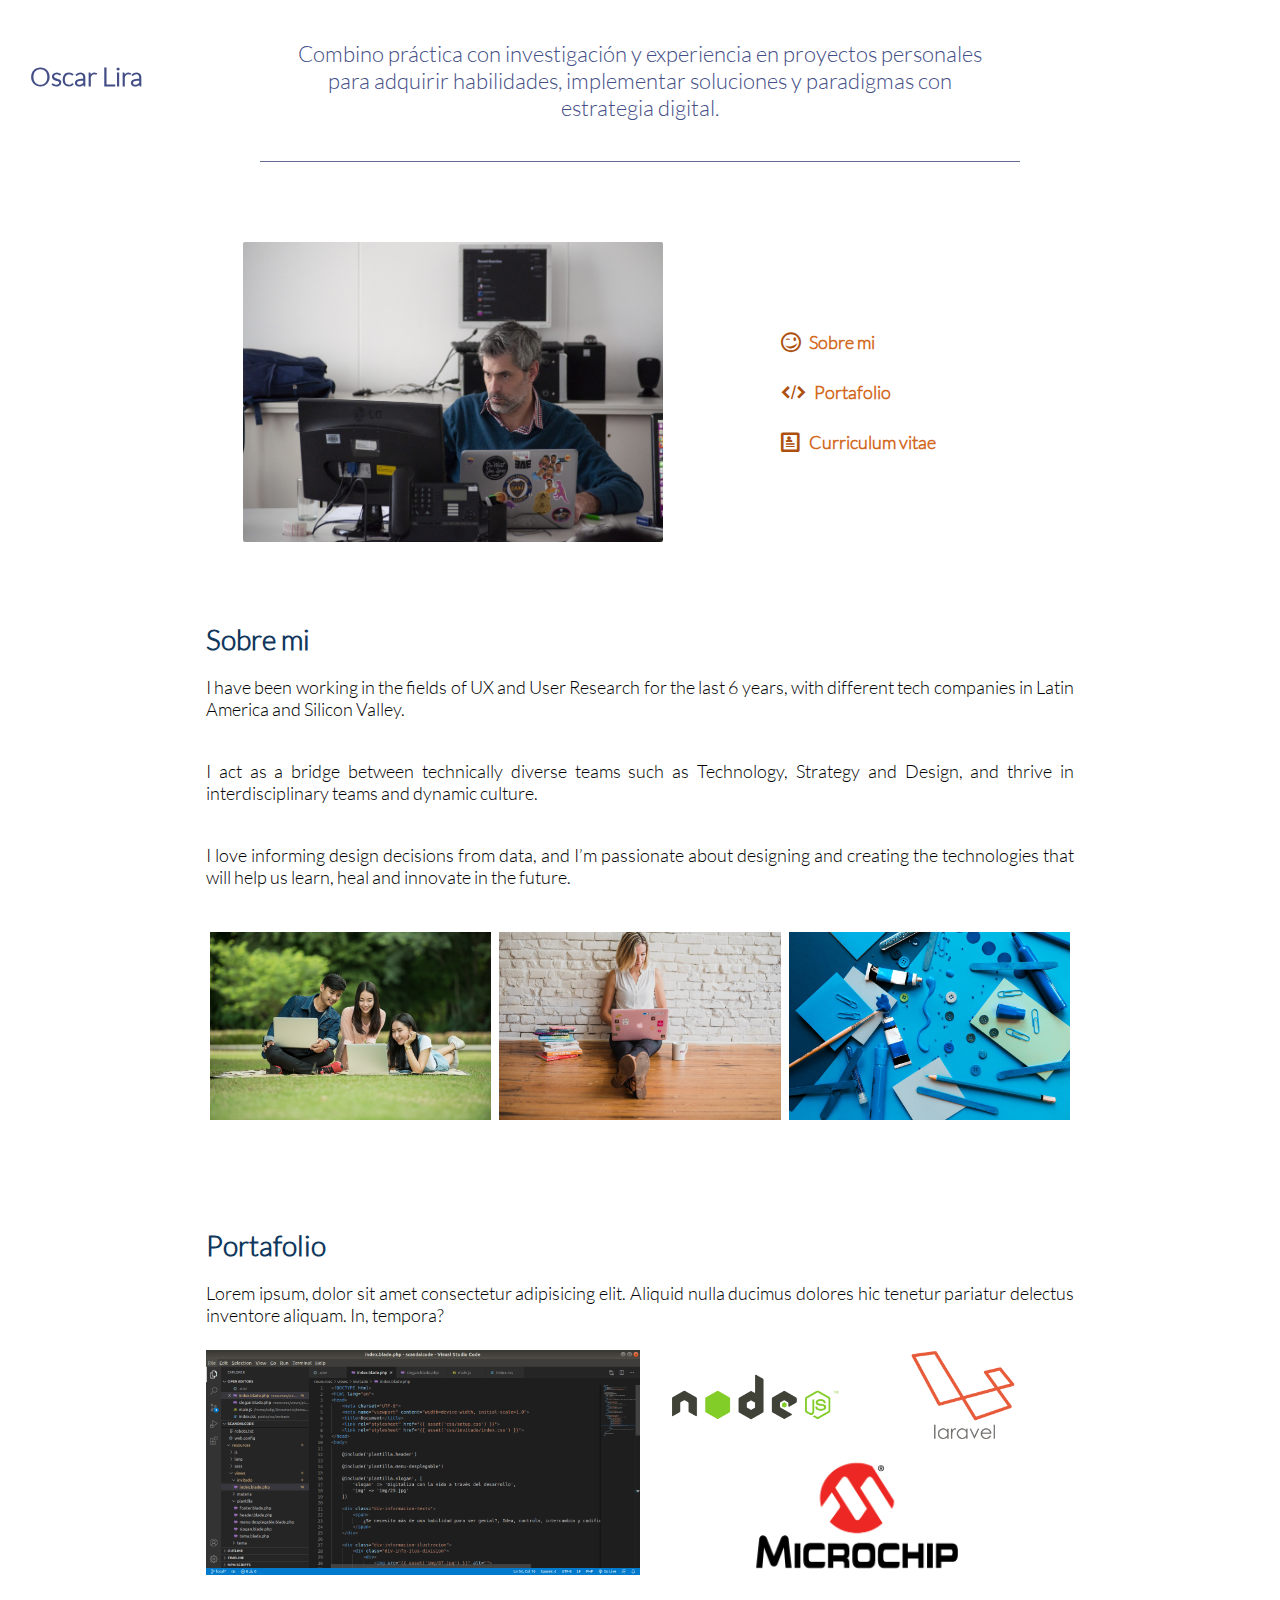
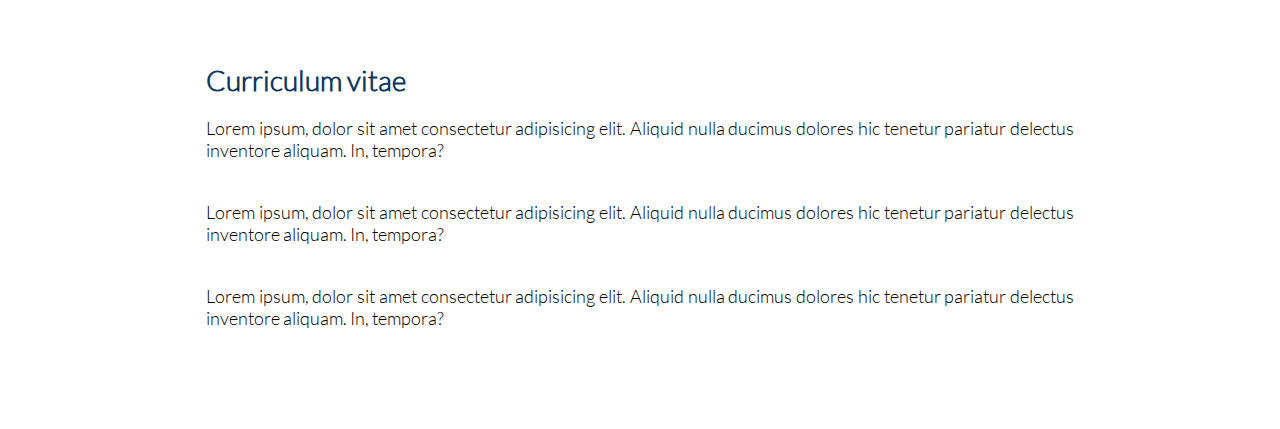
==== commit 6f505e4f: "cambio de diseno" ====
--- a/index.html
+++ b/index.html
@@ -98,10 +98,12 @@
                 </div>
                 <div class="igna">
                     <div>
-                        <img src="img/10.png" alt="">
-                    </div>
-                    <div>
-                        <img src="img/12.png" alt="">
+                        <div>
+                            <img src="img/10.png" alt="">
+                        </div>
+                        <div>
+                            <img src="img/12.png" alt="">
+                        </div>
                     </div>
                     <div>
                         <img src="img/13.png" alt="">
--- a/css/style.css
+++ b/css/style.css
@@ -207,6 +207,7 @@
         width: 100%;
         justify-content: center;
         align-items: center;
+        flex-direction: column;
     }
     .bmo {
         width: 100%;
@@ -241,6 +242,9 @@
     article {
         width: 85%;
     }
+    .mal {
+        flex-direction: row;
+    }
 
 }
 
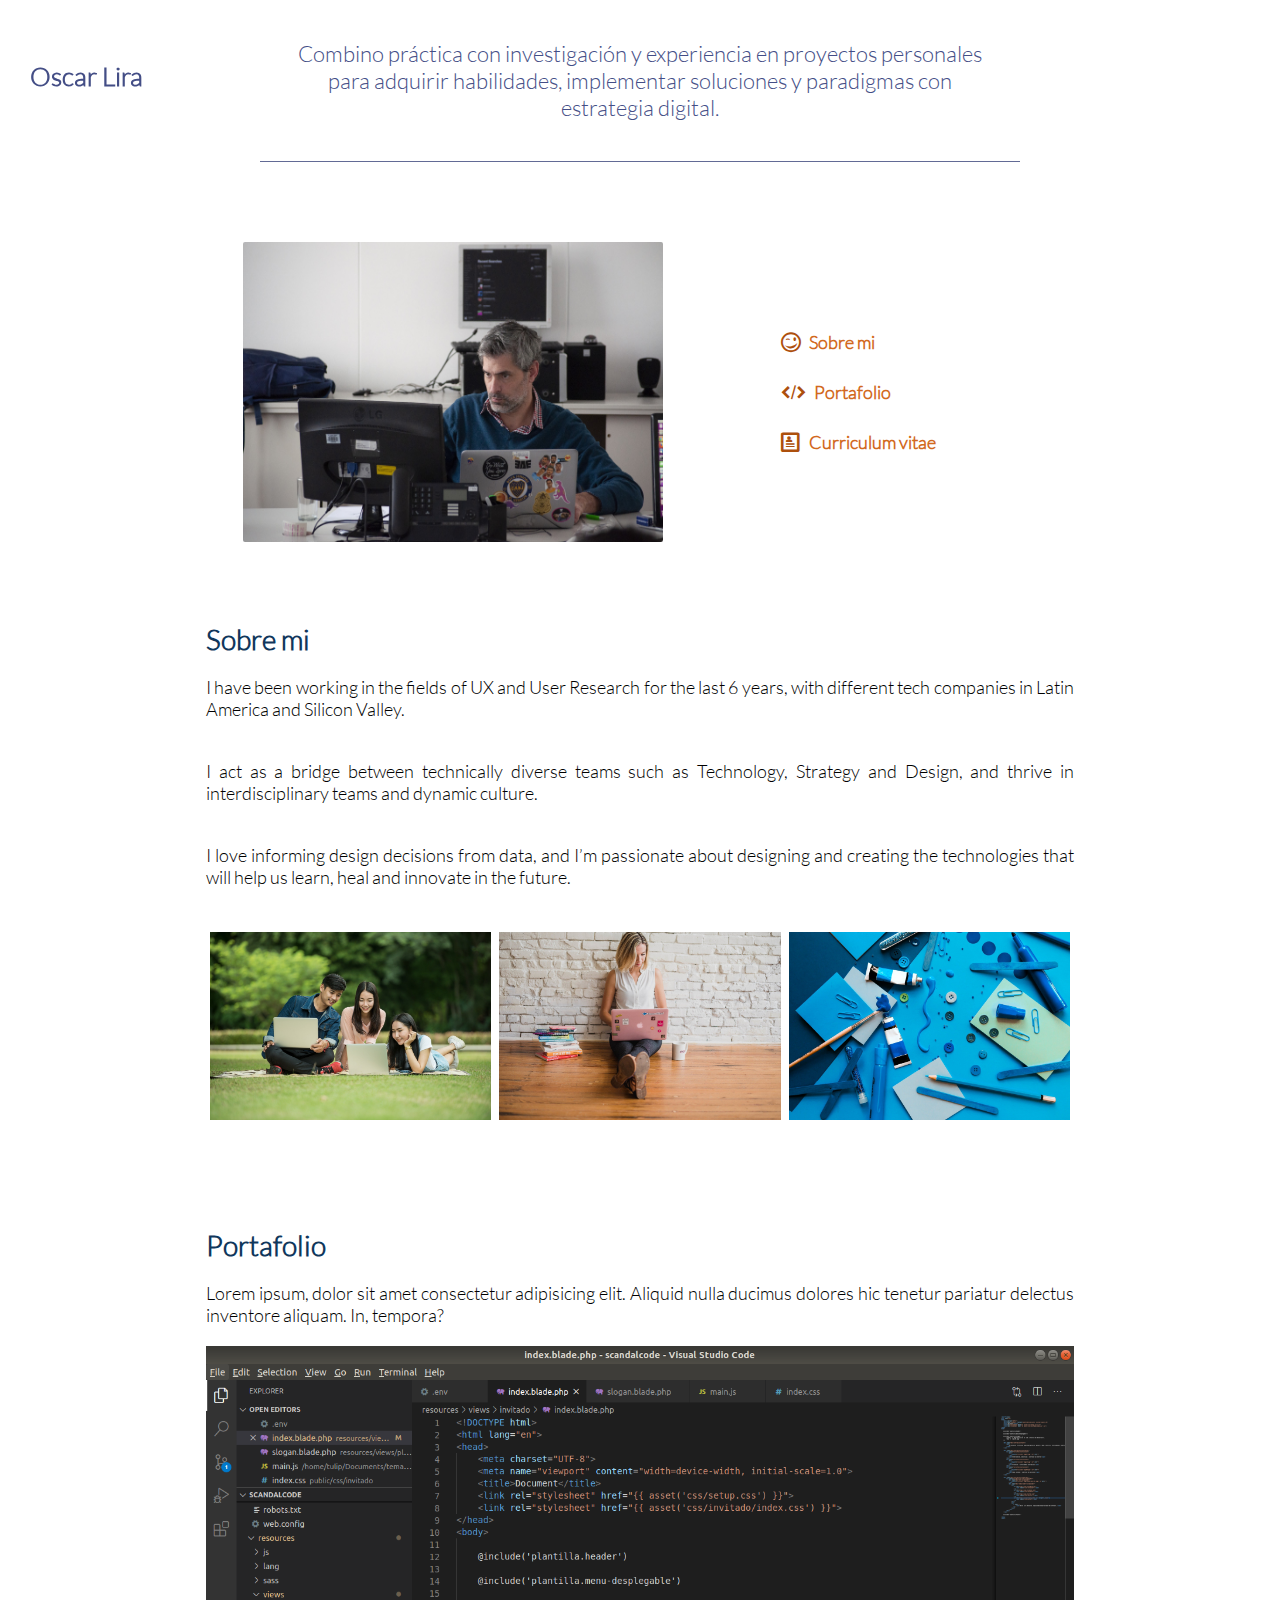
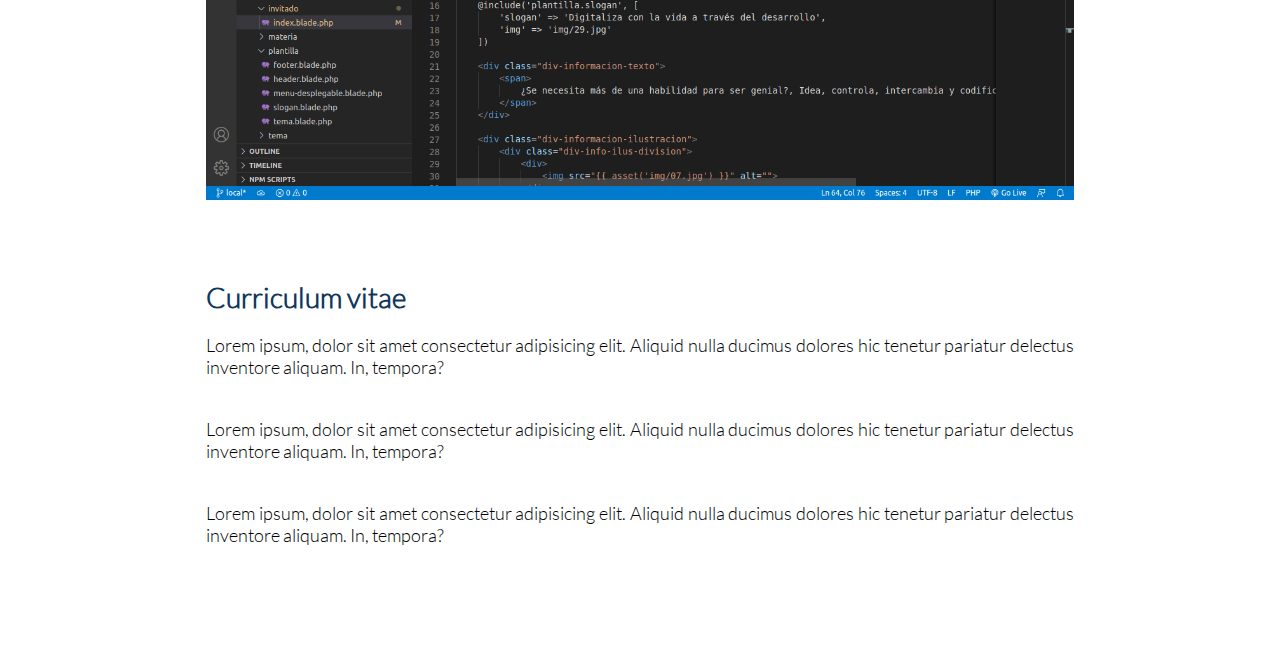
==== commit 31b8eeba: "cambio de diseno" ====
--- a/index.html
+++ b/index.html
@@ -96,19 +96,6 @@
                 <div class="bmo">
                     <img src="img/14.png" alt="">
                 </div>
-                <div class="igna">
-                    <div>
-                        <div>
-                            <img src="img/10.png" alt="">
-                        </div>
-                        <div>
-                            <img src="img/12.png" alt="">
-                        </div>
-                    </div>
-                    <div>
-                        <img src="img/13.png" alt="">
-                    </div>
-                </div>
             </div>
         </article>
 
--- a/css/style.css
+++ b/css/style.css
@@ -212,23 +212,6 @@
     .bmo {
         width: 100%;
     }
-    .igna {
-        width: 100%;
-        display: flex;
-        justify-content: center;
-        align-items: center;
-        flex-direction: column;
-    }
-    .igna div {
-        width: 100%;
-        display: flex;
-        justify-content: center;
-        align-items: center;
-    }
-    .igna div img {
-        width: 100%;
-        max-width: 240px;
-    }
 
 /* *********************************************** media *********************************************** */
 
@@ -242,9 +225,6 @@
     article {
         width: 85%;
     }
-    .mal {
-        flex-direction: row;
-    }
 
 }
 
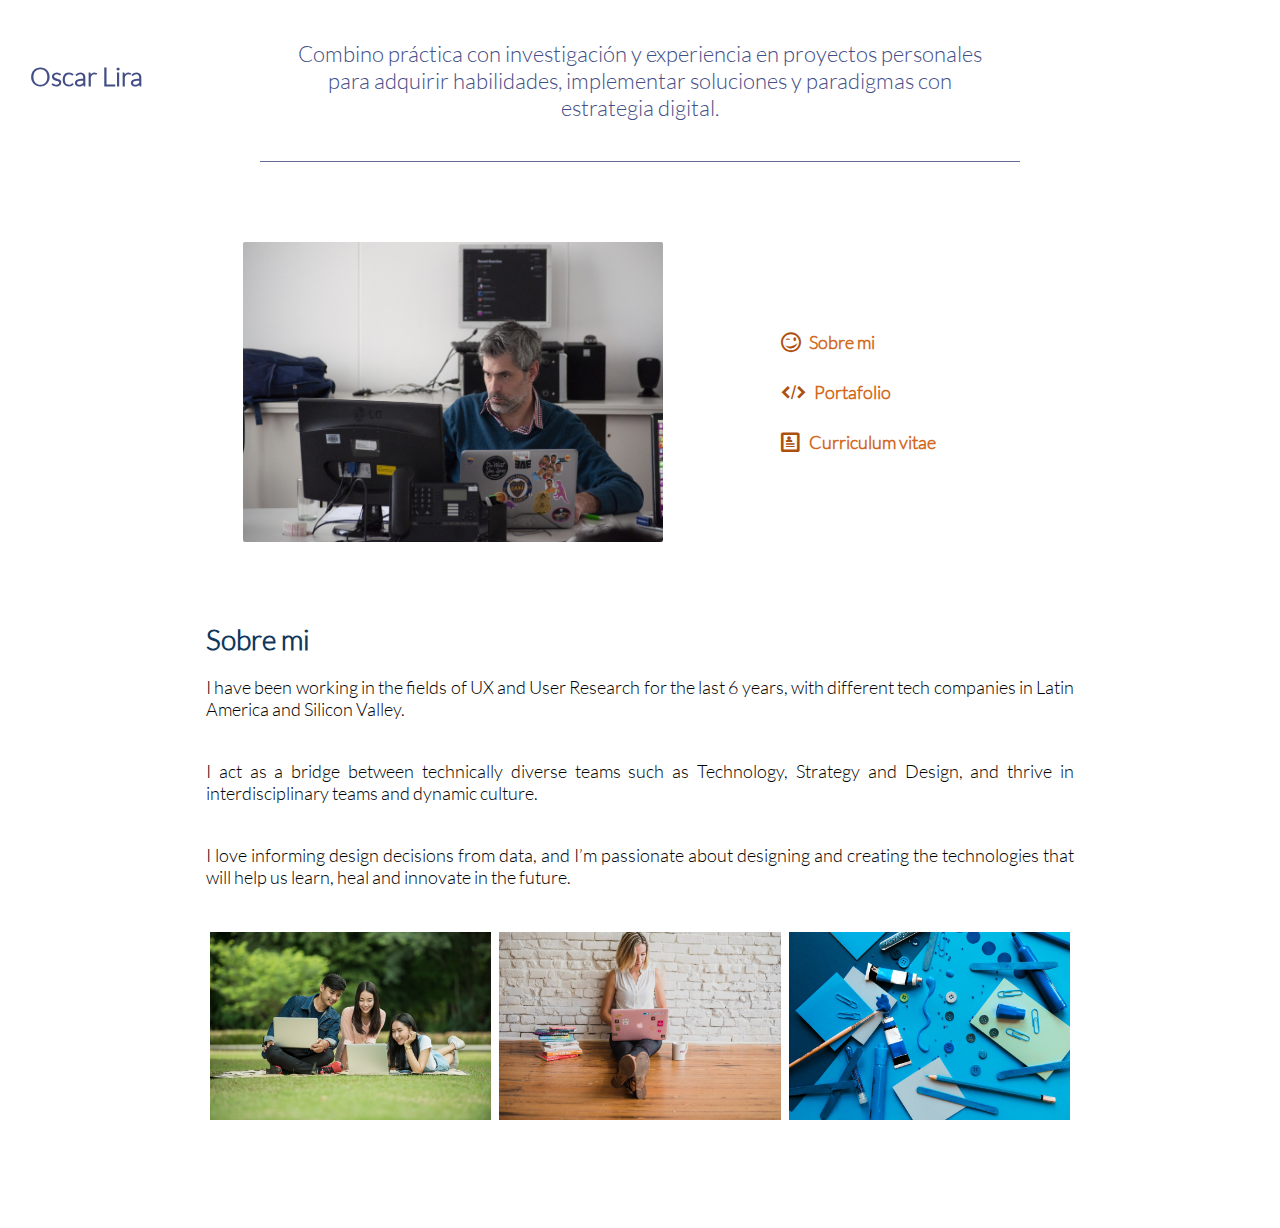
==== commit ca4ab686: "mejora de diseno" ====
--- a/index.html
+++ b/index.html
@@ -3,7 +3,7 @@
 <head>
     <meta charset="UTF-8">
     <meta name="viewport" content="width=device-width, initial-scale=1.0">
-    <title>Portafolio</title>
+    <title>Oscar Lira</title>
     <link rel="stylesheet" href="css/style.css">
     <link rel="stylesheet" href="css/icomoon.css">
 </head>
@@ -18,10 +18,14 @@
                     <span class="span-nav-movil">Sobre mi</span>
                 </li>
                 <li class="li-nav-movil">
-                    <span class="span-nav-movil">Portafolio</span>
+                    <a href="docs/portafolio/index.html">
+                        <span class="span-nav-movil">Portafolio</span>
+                    </a>
                 </li>
                 <li class="li-nav-movil">
-                    <span class="span-nav-movil">Curriculum vitae</span>
+                    <a href="docs/curriculum-vitae/index.html">
+                        <span class="span-nav-movil">Curriculum vitae</span>
+                    </a>
                 </li>
             </ul>
         </nav>
@@ -48,12 +52,16 @@
                         <span class="span-nav-escritorio">Sobre mi</span>
                     </li>
                     <li>
-                        <span class="icon-embed2 span-icon"></span>
-                        <span class="span-nav-escritorio">Portafolio</span>
+                        <a href="docs/portafolio/index.html">
+                            <span class="icon-embed2 span-icon"></span>
+                            <span class="span-nav-escritorio">Portafolio</span>
+                        </a>
                     </li>
                     <li>
-                        <span class="icon-profile span-icon"></span>
-                        <span class="span-nav-escritorio">Curriculum vitae</span>
+                        <a href="docs/curriculum-vitae/index.html">
+                            <span class="icon-profile span-icon"></span>
+                            <span class="span-nav-escritorio">Curriculum vitae</span>
+                        </a>
                     </li>
                 </ul>
             </nav>
@@ -86,35 +94,6 @@
             </div>
         </article>
 
-        <article id="article-proyectos-personales" class="article-proyectos-personales article-scroll">
-            <h2 class="h2-article-subtitulo">Portafolio</h2>
-            <p class="p-article-texto">
-                Lorem ipsum, dolor sit amet consectetur adipisicing elit. 
-                Aliquid nulla ducimus dolores hic tenetur pariatur delectus inventore aliquam. In, tempora?
-            </p>
-            <div class="mal">
-                <div class="bmo">
-                    <img src="img/14.png" alt="">
-                </div>
-            </div>
-        </article>
-
-        <article id="article-curriculum-vitae" class="article-curriculum-vitae article-scroll">
-            <h2 class="h2-article-subtitulo">Curriculum vitae</h2>
-            <p class="p-article-texto">
-                Lorem ipsum, dolor sit amet consectetur adipisicing elit. 
-                Aliquid nulla ducimus dolores hic tenetur pariatur delectus inventore aliquam. In, tempora?
-            </p>
-            <p class="p-article-texto">
-                Lorem ipsum, dolor sit amet consectetur adipisicing elit. 
-                Aliquid nulla ducimus dolores hic tenetur pariatur delectus inventore aliquam. In, tempora?
-            </p>
-            <p class="p-article-texto">
-                Lorem ipsum, dolor sit amet consectetur adipisicing elit. 
-                Aliquid nulla ducimus dolores hic tenetur pariatur delectus inventore aliquam. In, tempora?
-            </p>
-        </article>
-
     </main>
 
     <footer>
--- a/css/style.css
+++ b/css/style.css
@@ -156,6 +156,9 @@
                 display: flex;
                 cursor: pointer;
             }
+                .nav-escritorio ul li a {
+                    display: flex;
+                }
                 .nav-escritorio ul li span {
                     display: flex;
                     justify-content: center;
